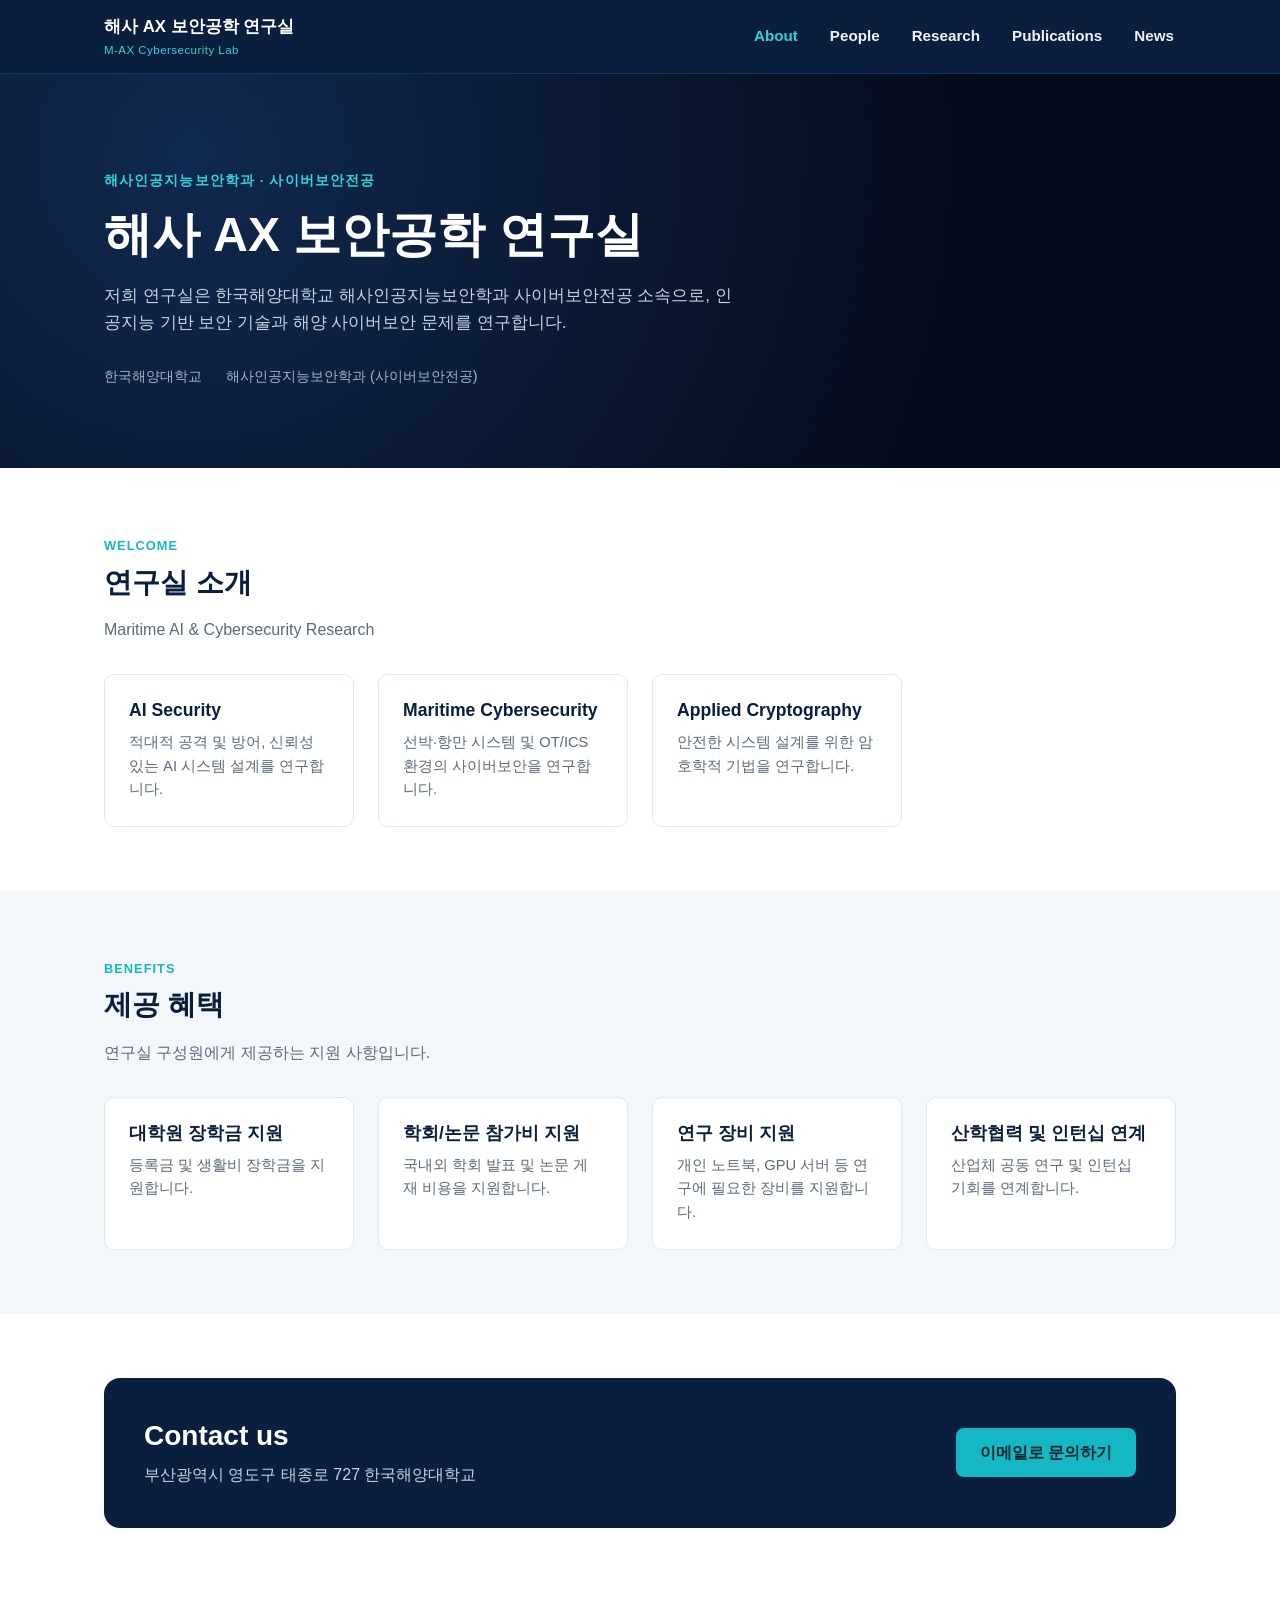
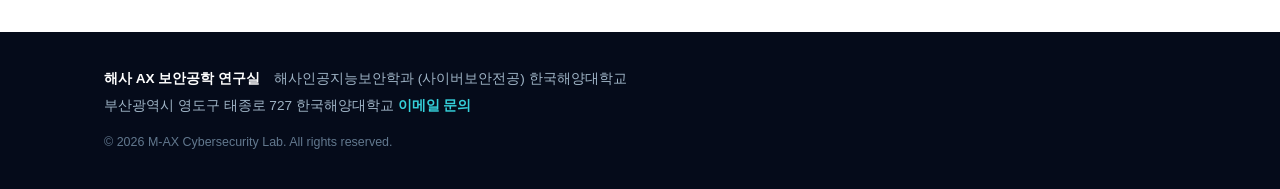
==== index.html @ dfc3a851 "Initial commit: M-AX Cybersecurity Lab website frame Static HTML/CSS/JS site with content separated " ====
<!DOCTYPE html>
<html lang="ko">
<head>
<meta charset="UTF-8">
<meta name="viewport" content="width=device-width, initial-scale=1.0">
<title>{{labNameKo}} | 한국해양대학교 해사인공지능보안학과</title>
<link rel="stylesheet" href="/assets/css/style.css">
</head>
<body>

<div id="site-header"></div>

<section class="hero" id="welcome">
  <div class="container">
    <div class="hero-eyebrow">해사인공지능보안학과 · 사이버보안전공</div>
    <h1 data-site-field="labNameKo">해사 AX 보안공학 연구실</h1>
    <p data-site-field="welcomeMessage">저희 연구실을 소개합니다.</p>
    <div class="hero-meta">
      <span data-site-field="university">한국해양대학교</span>
      <span data-site-field="department">해사인공지능보안학과 (사이버보안전공)</span>
    </div>
  </div>
</section>

<section class="section">
  <div class="container">
    <div class="section-eyebrow">Welcome</div>
    <h2 class="section-title">연구실 소개</h2>
    <p class="section-desc" data-site-field="tagline">Maritime AI & Cybersecurity Research</p>
    <div class="card-grid">
      <div class="card">
        <h3>AI Security</h3>
        <p>적대적 공격 및 방어, 신뢰성 있는 AI 시스템 설계를 연구합니다.</p>
      </div>
      <div class="card">
        <h3>Maritime Cybersecurity</h3>
        <p>선박·항만 시스템 및 OT/ICS 환경의 사이버보안을 연구합니다.</p>
      </div>
      <div class="card">
        <h3>Applied Cryptography</h3>
        <p>안전한 시스템 설계를 위한 암호학적 기법을 연구합니다.</p>
      </div>
    </div>
  </div>
</section>

<section class="section section-alt">
  <div class="container">
    <div class="section-eyebrow">Benefits</div>
    <h2 class="section-title">제공 혜택</h2>
    <p class="section-desc">연구실 구성원에게 제공하는 지원 사항입니다.</p>
    <div class="card-grid" id="benefits-mount"></div>
  </div>
</section>

<section class="section" id="contact">
  <div class="container">
    <div class="contact-box">
      <div>
        <h2 class="section-title" style="color:#fff;">Contact us</h2>
        <p data-site-field="address">주소가 표시됩니다.</p>
      </div>
      <a class="btn" href="#" data-site-mailto>이메일로 문의하기</a>
    </div>
  </div>
</section>

<div id="site-footer"></div>

<script src="/assets/js/main.js" defer></script>
<script src="/assets/js/content.js" defer></script>
<script src="https://identity.netlify.com/v1/netlify-identity-widget.js"></script>
<script>
  if (window.netlifyIdentity) {
    window.netlifyIdentity.on("init", (user) => {
      if (!user) {
        window.netlifyIdentity.on("login", () => {
          document.location.href = "/admin/";
        });
      }
    });
  }
</script>
</body>
</html>
---- assets/css/style.css ----
/* ===== Design tokens ===== */
:root {
  --color-navy-950: #050b1a;
  --color-navy-900: #0a1f3d;
  --color-navy-800: #10294f;
  --color-navy-700: #17335f;
  --color-cyan-500: #14b8c4;
  --color-cyan-400: #35d0da;
  --color-text: #1c2733;
  --color-text-muted: #5b6b7c;
  --color-bg: #ffffff;
  --color-bg-alt: #f4f7fa;
  --color-border: #e2e8ef;
  --max-width: 1120px;
  --radius: 10px;
  --font-sans: "Pretendard", -apple-system, BlinkMacSystemFont, "Apple SD Gothic Neo",
    "Malgun Gothic", "Segoe UI", Roboto, sans-serif;
}

* { box-sizing: border-box; }
html { scroll-behavior: smooth; }
body {
  margin: 0;
  font-family: var(--font-sans);
  color: var(--color-text);
  background: var(--color-bg);
  line-height: 1.6;
}
img { max-width: 100%; display: block; }
a { color: inherit; text-decoration: none; }
ul { list-style: none; margin: 0; padding: 0; }
h1, h2, h3, h4 { line-height: 1.3; margin: 0 0 0.5em; }
.container {
  max-width: var(--max-width);
  margin: 0 auto;
  padding: 0 24px;
}
.section { padding: 64px 0; }
.section-alt { background: var(--color-bg-alt); }
.section-title {
  font-size: 1.75rem;
  font-weight: 700;
  margin-bottom: 8px;
  color: var(--color-navy-900);
}
.section-eyebrow {
  display: inline-block;
  font-size: 0.8rem;
  font-weight: 700;
  letter-spacing: 0.08em;
  text-transform: uppercase;
  color: var(--color-cyan-500);
  margin-bottom: 8px;
}
.section-desc {
  color: var(--color-text-muted);
  max-width: 720px;
  margin-bottom: 32px;
}

/* ===== Header / Nav ===== */
.site-header {
  position: sticky;
  top: 0;
  z-index: 100;
  background: var(--color-navy-900);
  border-bottom: 1px solid var(--color-navy-700);
}
.header-inner {
  max-width: var(--max-width);
  margin: 0 auto;
  padding: 14px 24px;
  display: flex;
  align-items: center;
  justify-content: space-between;
}
.brand {
  display: flex;
  flex-direction: column;
  color: #fff;
}
.brand-ko { font-weight: 700; font-size: 1.05rem; }
.brand-en { font-size: 0.72rem; color: var(--color-cyan-400); letter-spacing: 0.04em; }

.main-nav ul {
  display: flex;
  gap: 28px;
}
.main-nav > ul > li {
  position: relative;
}
.main-nav > ul > li > a {
  color: #f0f4f8;
  font-weight: 600;
  font-size: 0.95rem;
  padding: 8px 2px;
  display: inline-block;
}
.main-nav > ul > li > a:hover { color: var(--color-cyan-400); }

.sub-nav {
  position: absolute;
  top: 100%;
  left: 0;
  min-width: 170px;
  background: var(--color-navy-800);
  border: 1px solid var(--color-navy-700);
  border-radius: 8px;
  padding: 6px;
  opacity: 0;
  visibility: hidden;
  transform: translateY(4px);
  transition: all 0.15s ease;
}
.has-sub:hover .sub-nav,
.has-sub:focus-within .sub-nav {
  opacity: 1;
  visibility: visible;
  transform: translateY(0);
}
.sub-nav li a {
  display: block;
  padding: 8px 12px;
  border-radius: 6px;
  color: #dbe6f0;
  font-size: 0.88rem;
}
.sub-nav li a:hover { background: var(--color-navy-700); color: #fff; }

.nav-toggle {
  display: none;
  flex-direction: column;
  gap: 5px;
  background: none;
  border: none;
  cursor: pointer;
  padding: 6px;
}
.nav-toggle span {
  width: 22px;
  height: 2px;
  background: #fff;
  border-radius: 2px;
}

/* ===== Hero ===== */
.hero {
  background: radial-gradient(circle at 15% 20%, var(--color-navy-800), var(--color-navy-950) 70%);
  color: #fff;
  padding: 96px 0 80px;
}
.hero-eyebrow {
  color: var(--color-cyan-400);
  font-weight: 700;
  letter-spacing: 0.08em;
  font-size: 0.85rem;
  text-transform: uppercase;
}
.hero h1 {
  font-size: clamp(2rem, 4vw, 3rem);
  margin: 12px 0 16px;
}
.hero p {
  max-width: 640px;
  color: #c4d3e0;
  font-size: 1.05rem;
}
.hero-meta {
  margin-top: 28px;
  display: flex;
  gap: 24px;
  flex-wrap: wrap;
  color: #9fb4c6;
  font-size: 0.9rem;
}

/* ===== Cards ===== */
.card-grid {
  display: grid;
  grid-template-columns: repeat(auto-fill, minmax(240px, 1fr));
  gap: 24px;
}
.card {
  background: #fff;
  border: 1px solid var(--color-border);
  border-radius: var(--radius);
  padding: 24px;
  transition: box-shadow 0.15s ease, transform 0.15s ease;
}
.card:hover { box-shadow: 0 8px 24px rgba(10, 31, 61, 0.08); transform: translateY(-2px); }
.card h3 { color: var(--color-navy-900); font-size: 1.1rem; }
.card p { color: var(--color-text-muted); font-size: 0.92rem; margin: 8px 0 0; }
.card-clickable { cursor: pointer; }
.card-thumb {
  width: 100%;
  height: 160px;
  object-fit: cover;
  border-radius: 8px;
  margin-bottom: 12px;
}
.card-thumb-empty {
  display: flex;
  align-items: center;
  justify-content: center;
  background: var(--color-bg-alt);
  color: var(--color-text-muted);
  font-size: 0.75rem;
}

/* ===== Detail modal ===== */
.detail-modal {
  display: none;
  position: fixed;
  inset: 0;
  z-index: 200;
  align-items: center;
  justify-content: center;
  padding: 24px;
}
.detail-modal.open { display: flex; }
.detail-modal-backdrop {
  position: absolute;
  inset: 0;
  background: rgba(5, 11, 26, 0.6);
}
.detail-modal-panel {
  position: relative;
  background: #fff;
  border-radius: 14px;
  padding: 32px;
  max-width: 560px;
  width: 100%;
  max-height: 85vh;
  overflow-y: auto;
}
.detail-modal-panel img {
  width: 100%;
  max-height: 280px;
  object-fit: cover;
  border-radius: 10px;
  margin-bottom: 20px;
}
.detail-modal-panel h3 { color: var(--color-navy-900); font-size: 1.3rem; }
.detail-modal-panel #detailModalBody { color: var(--color-text-muted); margin-top: 12px; white-space: pre-line; }
.detail-modal-close {
  position: absolute;
  top: 16px;
  right: 16px;
  background: var(--color-bg-alt);
  border: none;
  width: 32px;
  height: 32px;
  border-radius: 50%;
  font-size: 1.1rem;
  cursor: pointer;
  color: var(--color-text-muted);
}
.detail-modal-close:hover { background: var(--color-border); }

/* ===== People ===== */
.people-role-group { margin-bottom: 48px; }
.people-role-title {
  font-size: 1.1rem;
  font-weight: 700;
  color: var(--color-navy-900);
  border-left: 4px solid var(--color-cyan-500);
  padding-left: 10px;
  margin-bottom: 20px;
}
#people-mount .card-grid { grid-template-columns: repeat(auto-fill, minmax(340px, 1fr)); }
.person-card {
  display: flex;
  gap: 20px;
  background: #fff;
  border: 1px solid var(--color-border);
  border-radius: var(--radius);
  padding: 28px;
}
.person-card.card-clickable:hover {
  box-shadow: 0 8px 24px rgba(10, 31, 61, 0.08);
  transform: translateY(-2px);
}
.person-photo {
  width: 120px;
  height: 120px;
  border-radius: 50%;
  background: var(--color-bg-alt);
  border: 1px solid var(--color-border);
  flex-shrink: 0;
  object-fit: cover;
  display: flex;
  align-items: center;
  justify-content: center;
  color: var(--color-text-muted);
  font-size: 0.75rem;
  overflow: hidden;
}
.person-name { font-weight: 700; font-size: 1.15rem; color: var(--color-navy-900); }
.person-title { font-size: 0.92rem; color: var(--color-text-muted); margin-bottom: 8px; }
.person-bio { font-size: 0.9rem; color: var(--color-text-muted); }
.person-email {
  display: inline-block;
  margin-top: 10px;
  font-size: 0.88rem;
  color: var(--color-cyan-500);
  font-weight: 600;
}
.person-email:hover { text-decoration: underline; }

/* ===== Publications / News ===== */
.pub-year { font-size: 1.3rem; font-weight: 700; color: var(--color-navy-900); margin: 32px 0 12px; }
.pub-year:first-child { margin-top: 0; }
.pub-item {
  padding: 16px 0;
  border-bottom: 1px solid var(--color-border);
}
.pub-type {
  display: inline-block;
  font-size: 0.7rem;
  font-weight: 700;
  color: var(--color-cyan-500);
  background: rgba(20, 184, 196, 0.1);
  padding: 2px 8px;
  border-radius: 100px;
  margin-bottom: 6px;
}
.pub-title { font-weight: 600; }
.pub-meta { font-size: 0.85rem; color: var(--color-text-muted); margin-top: 4px; }

.news-item {
  padding: 20px 0;
  border-bottom: 1px solid var(--color-border);
  display: flex;
  gap: 20px;
}
.news-date {
  flex-shrink: 0;
  width: 100px;
  color: var(--color-text-muted);
  font-size: 0.85rem;
  font-weight: 600;
}
.news-title { font-weight: 700; color: var(--color-navy-900); margin-bottom: 4px; }
.news-content { color: var(--color-text-muted); font-size: 0.9rem; }

/* ===== Contact ===== */
.contact-box {
  background: var(--color-navy-900);
  color: #fff;
  border-radius: 16px;
  padding: 40px;
  display: flex;
  justify-content: space-between;
  align-items: center;
  flex-wrap: wrap;
  gap: 20px;
}
.contact-box p { color: #c4d3e0; margin: 4px 0 0; }
.btn {
  display: inline-block;
  background: var(--color-cyan-500);
  color: #06262b;
  font-weight: 700;
  padding: 12px 24px;
  border-radius: 8px;
  transition: background 0.15s ease;
}
.btn:hover { background: var(--color-cyan-400); }

/* ===== Footer ===== */
.site-footer {
  background: var(--color-navy-950);
  color: #9fb4c6;
  padding: 36px 0;
  margin-top: 40px;
}
.footer-inner {
  max-width: var(--max-width);
  margin: 0 auto;
  padding: 0 24px;
  display: flex;
  flex-direction: column;
  gap: 6px;
  font-size: 0.85rem;
}
.footer-brand strong { color: #fff; margin-right: 10px; }
.footer-contact a { color: var(--color-cyan-400); font-weight: 600; }
.footer-copy { margin-top: 10px; color: #62788e; font-size: 0.78rem; }

/* ===== Responsive ===== */
@media (max-width: 860px) {
  .nav-toggle { display: flex; }
  .main-nav {
    position: absolute;
    top: 100%;
    left: 0;
    right: 0;
    background: var(--color-navy-900);
    border-bottom: 1px solid var(--color-navy-700);
    display: none;
  }
  .main-nav.open { display: block; }
  .main-nav > ul {
    flex-direction: column;
    gap: 0;
    padding: 8px 24px 16px;
  }
  .main-nav > ul > li > a { display: block; padding: 12px 0; }
  .sub-nav {
    position: static;
    opacity: 1;
    visibility: visible;
    transform: none;
    display: none;
    background: transparent;
    border: none;
    padding: 0 0 8px 12px;
  }
  .has-sub.open .sub-nav { display: block; }
  .person-card { flex-direction: column; }
  .contact-box { flex-direction: column; align-items: flex-start; }
}
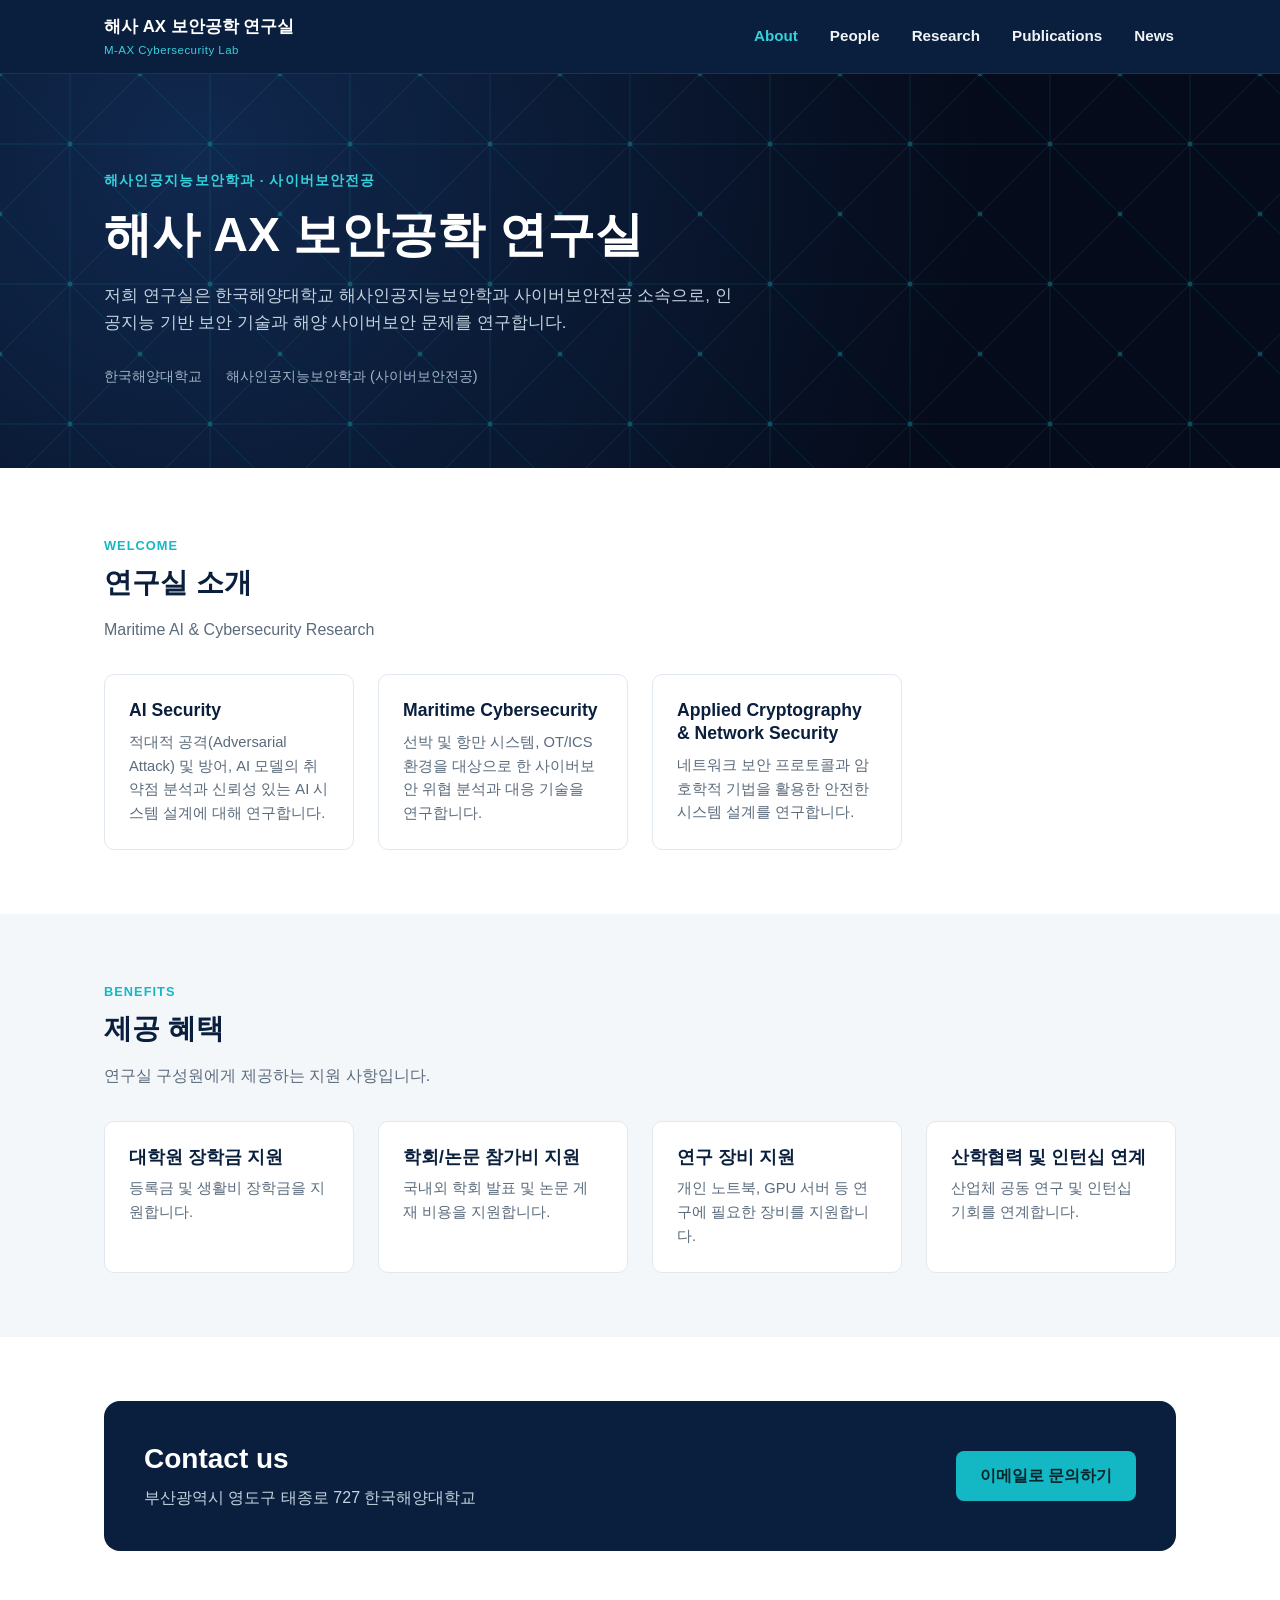
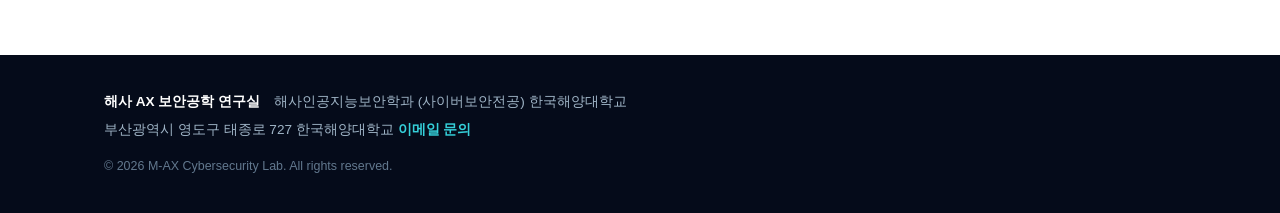
==== commit 577f2d79: "Make the About page's intro cards CMS-editable The three "연구실 소개" cards on index.html were hardcoded" ====
--- a/index.html
+++ b/index.html
@@ -27,20 +27,7 @@
     <div class="section-eyebrow">Welcome</div>
     <h2 class="section-title">연구실 소개</h2>
     <p class="section-desc" data-site-field="tagline">Maritime AI & Cybersecurity Research</p>
-    <div class="card-grid">
-      <div class="card">
-        <h3>AI Security</h3>
-        <p>적대적 공격 및 방어, 신뢰성 있는 AI 시스템 설계를 연구합니다.</p>
-      </div>
-      <div class="card">
-        <h3>Maritime Cybersecurity</h3>
-        <p>선박·항만 시스템 및 OT/ICS 환경의 사이버보안을 연구합니다.</p>
-      </div>
-      <div class="card">
-        <h3>Applied Cryptography</h3>
-        <p>안전한 시스템 설계를 위한 암호학적 기법을 연구합니다.</p>
-      </div>
-    </div>
+    <div class="card-grid" id="welcome-areas-mount"></div>
   </div>
 </section>
 
@@ -69,17 +56,5 @@
 
 <script src="/assets/js/main.js" defer></script>
 <script src="/assets/js/content.js" defer></script>
-<script src="https://identity.netlify.com/v1/netlify-identity-widget.js"></script>
-<script>
-  if (window.netlifyIdentity) {
-    window.netlifyIdentity.on("init", (user) => {
-      if (!user) {
-        window.netlifyIdentity.on("login", () => {
-          document.location.href = "/admin/";
-        });
-      }
-    });
-  }
-</script>
 </body>
 </html>
--- a/assets/css/style.css
+++ b/assets/css/style.css
@@ -145,7 +145,12 @@
 
 /* ===== Hero ===== */
 .hero {
-  background: radial-gradient(circle at 15% 20%, var(--color-navy-800), var(--color-navy-950) 70%);
+  background-color: var(--color-navy-950);
+  background-image:
+    url("data:image/svg+xml,%3Csvg xmlns='http://www.w3.org/2000/svg' width='140' height='140'%3E%3Cg stroke='%2314b8c4' stroke-width='1' opacity='0.14'%3E%3Cpath d='M0 70H140M70 0V140M0 0L140 140M140 0L0 140'/%3E%3C/g%3E%3Cg fill='%2314b8c4' opacity='0.3'%3E%3Ccircle cx='0' cy='0' r='2.5'/%3E%3Ccircle cx='70' cy='70' r='2.5'/%3E%3Ccircle cx='140' cy='0' r='2.5'/%3E%3Ccircle cx='0' cy='140' r='2.5'/%3E%3Ccircle cx='140' cy='140' r='2.5'/%3E%3C/g%3E%3C/svg%3E"),
+    radial-gradient(circle at 15% 20%, var(--color-navy-800), var(--color-navy-950) 70%);
+  background-repeat: repeat, no-repeat;
+  background-size: 140px 140px, cover;
   color: #fff;
   padding: 96px 0 80px;
 }
@@ -233,6 +238,7 @@
   max-height: 85vh;
   overflow-y: auto;
 }
+.detail-modal-panel.wide { max-width: 820px; }
 .detail-modal-panel img {
   width: 100%;
   max-height: 280px;
@@ -242,6 +248,29 @@
 }
 .detail-modal-panel h3 { color: var(--color-navy-900); font-size: 1.3rem; }
 .detail-modal-panel #detailModalBody { color: var(--color-text-muted); margin-top: 12px; white-space: pre-line; }
+.detail-modal-panel.wide #detailModalBody { white-space: normal; }
+
+.cv-grid {
+  display: grid;
+  grid-template-columns: repeat(auto-fit, minmax(220px, 1fr));
+  gap: 24px 32px;
+  margin-top: 4px;
+}
+.cv-section h4 {
+  color: var(--color-navy-900);
+  font-size: 0.92rem;
+  font-weight: 700;
+  margin: 0 0 10px;
+  padding-bottom: 6px;
+  border-bottom: 1px solid var(--color-border);
+}
+.cv-section ul { margin: 0; padding-left: 18px; }
+.cv-section li {
+  font-size: 0.85rem;
+  color: var(--color-text-muted);
+  margin-bottom: 6px;
+  line-height: 1.5;
+}
 .detail-modal-close {
   position: absolute;
   top: 16px;
@@ -267,7 +296,7 @@
   padding-left: 10px;
   margin-bottom: 20px;
 }
-#people-mount .card-grid { grid-template-columns: repeat(auto-fill, minmax(340px, 1fr)); }
+#people-mount .card-grid { grid-template-columns: 1fr; }
 .person-card {
   display: flex;
   gap: 20px;
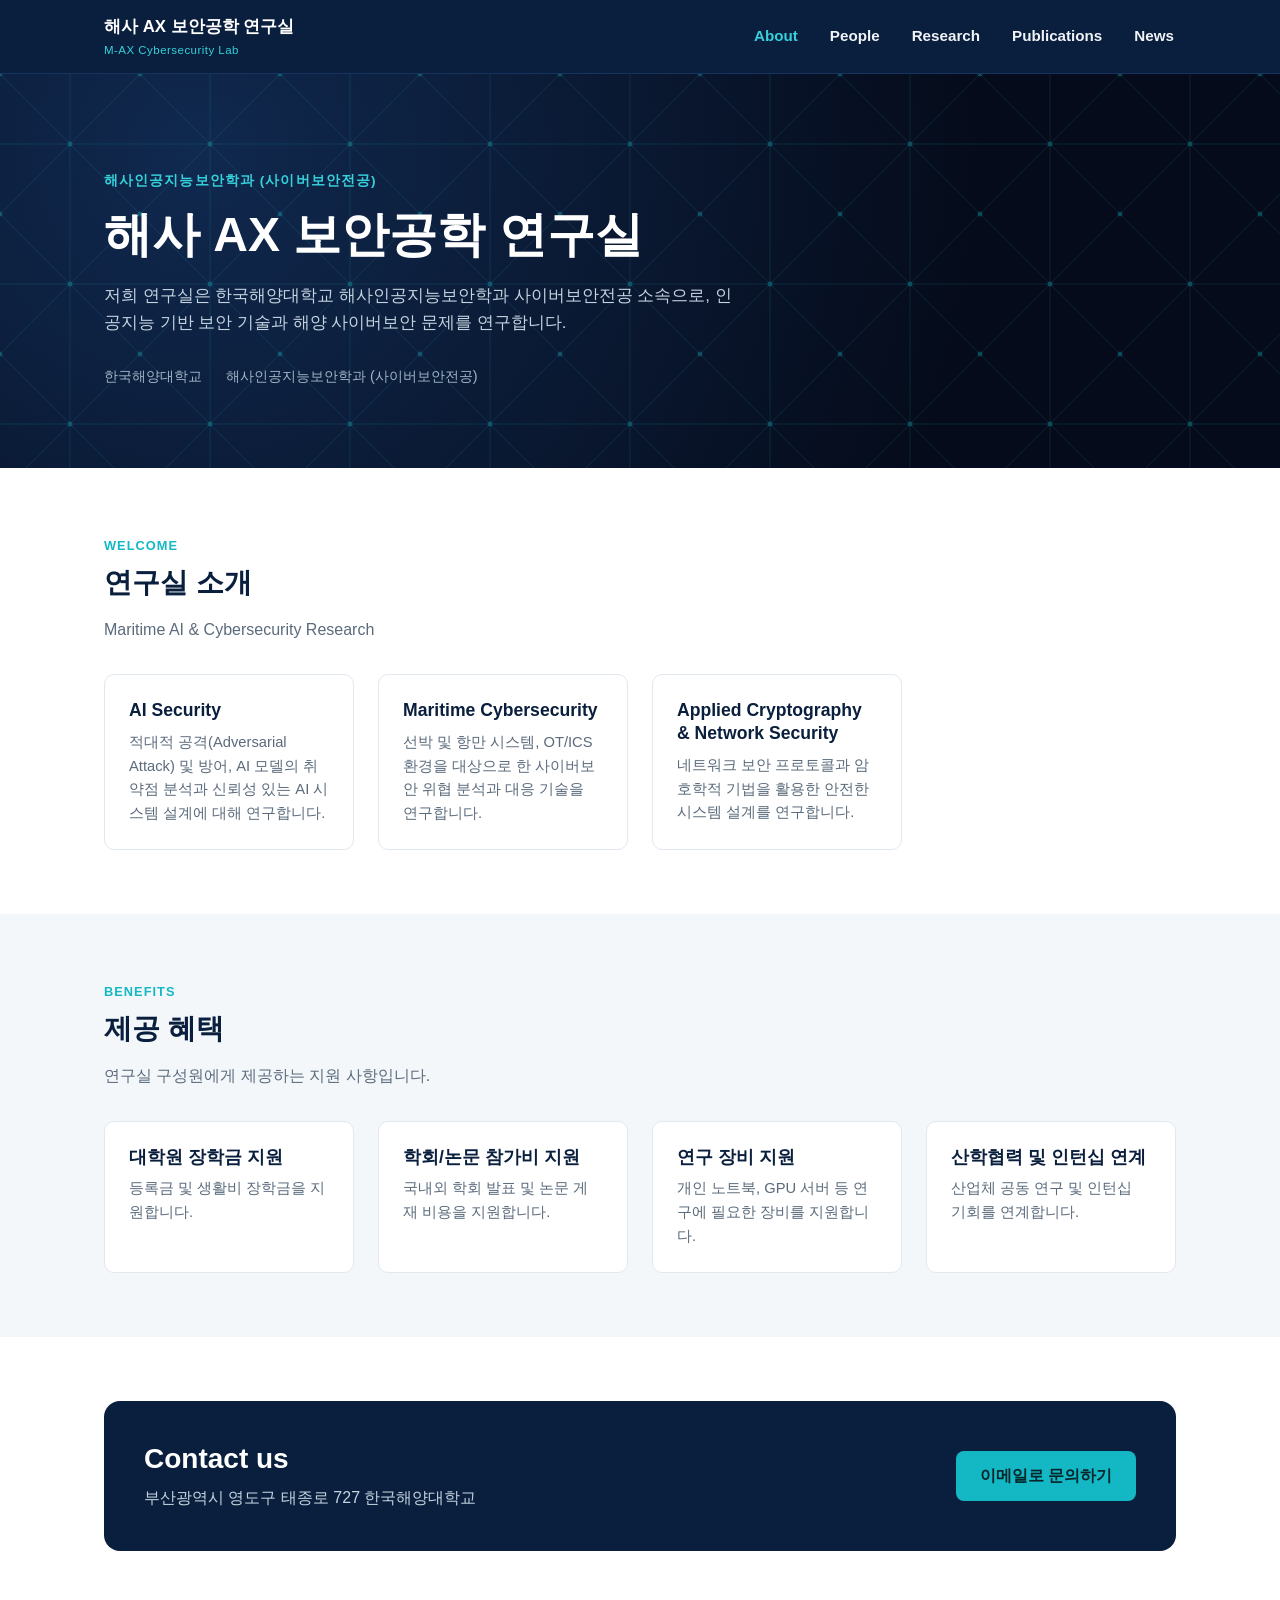
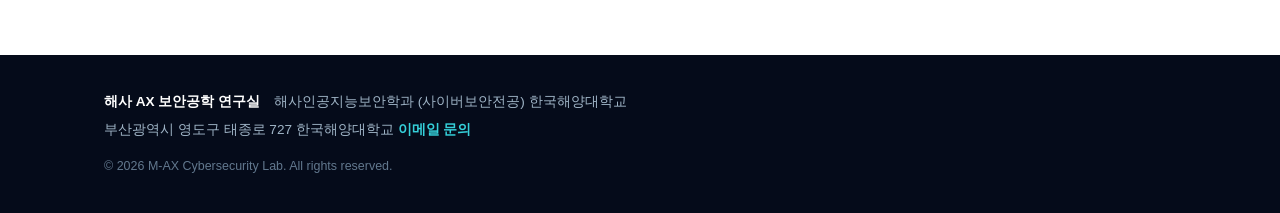
==== commit 3de5c90c: "Make every section's description text CMS-editable The intro sentence under each section heading (Pe" ====
--- a/index.html
+++ b/index.html
@@ -12,7 +12,7 @@
 
 <section class="hero" id="welcome">
   <div class="container">
-    <div class="hero-eyebrow">해사인공지능보안학과 · 사이버보안전공</div>
+    <div class="hero-eyebrow" data-site-field="department">해사인공지능보안학과 (사이버보안전공)</div>
     <h1 data-site-field="labNameKo">해사 AX 보안공학 연구실</h1>
     <p data-site-field="welcomeMessage">저희 연구실을 소개합니다.</p>
     <div class="hero-meta">
@@ -35,7 +35,7 @@
   <div class="container">
     <div class="section-eyebrow">Benefits</div>
     <h2 class="section-title">제공 혜택</h2>
-    <p class="section-desc">연구실 구성원에게 제공하는 지원 사항입니다.</p>
+    <p class="section-desc" data-site-field="benefitsDesc">연구실 구성원에게 제공하는 지원 사항입니다.</p>
     <div class="card-grid" id="benefits-mount"></div>
   </div>
 </section>
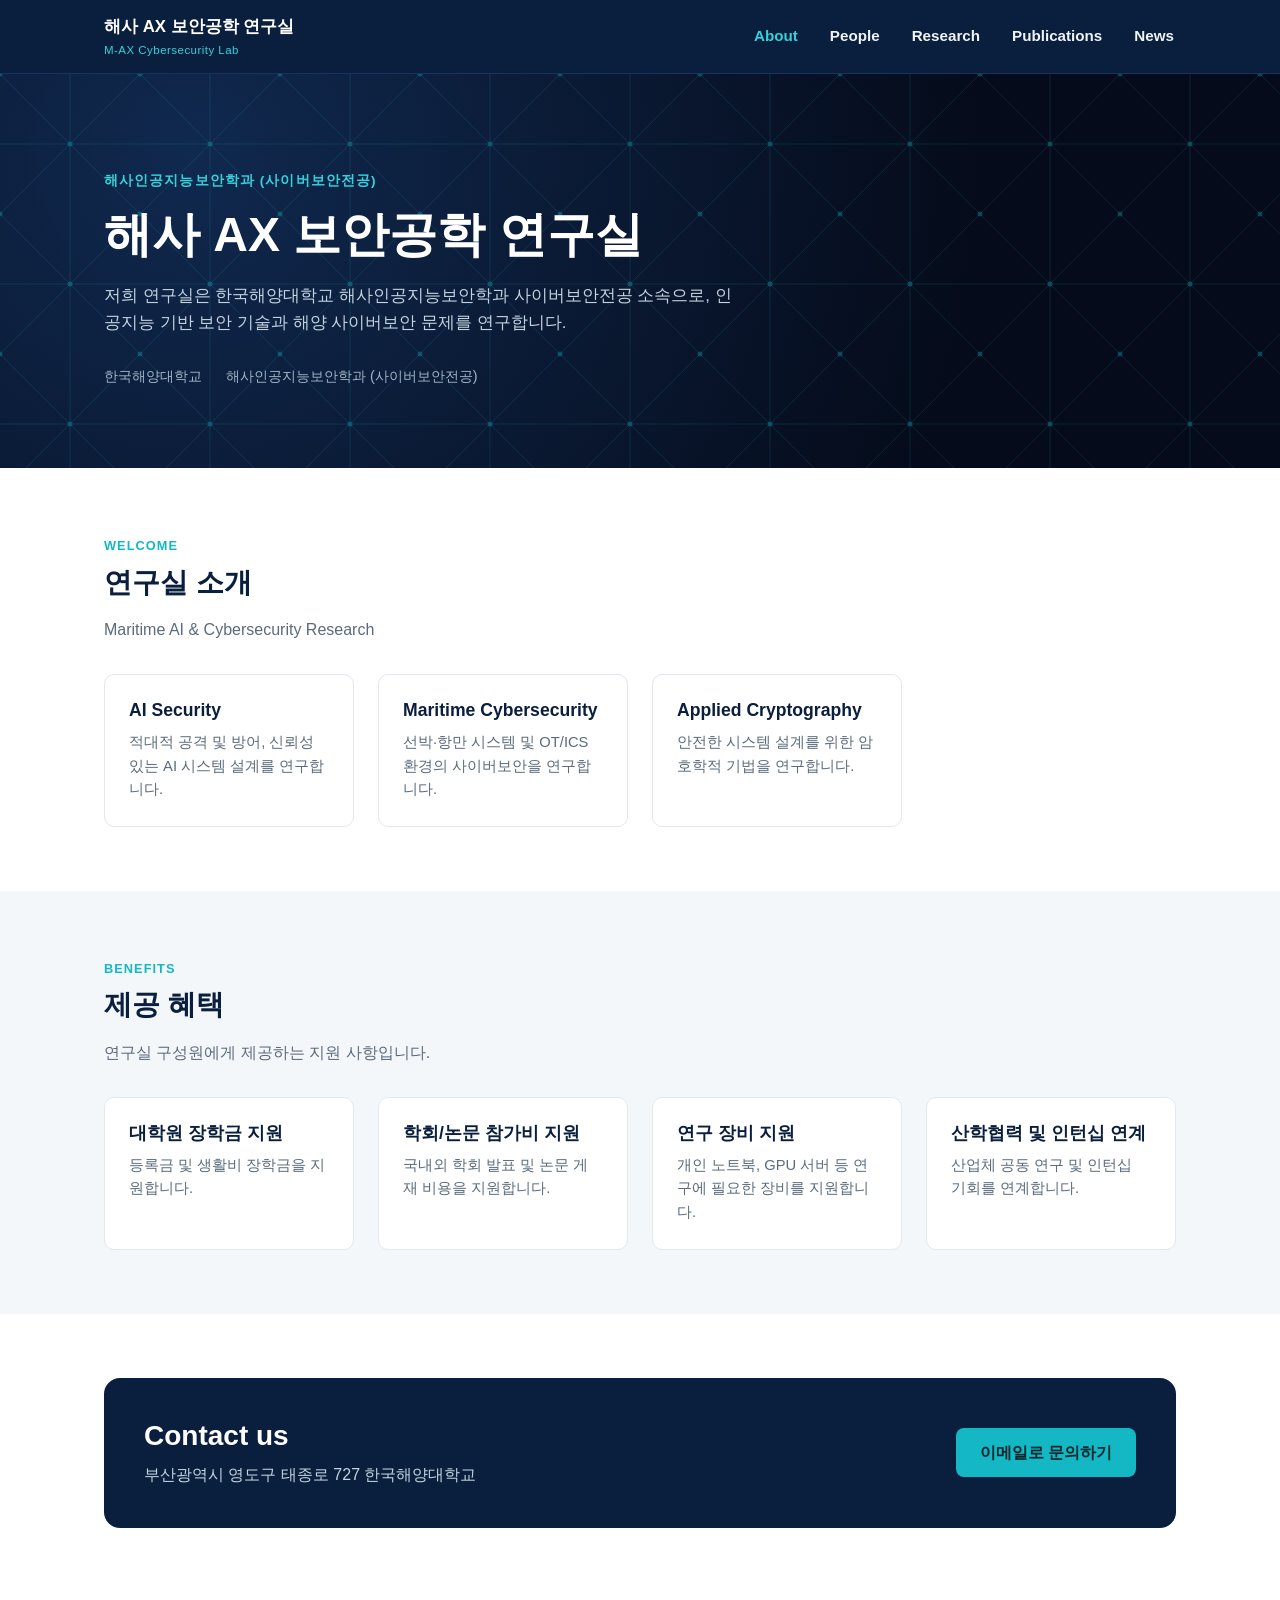
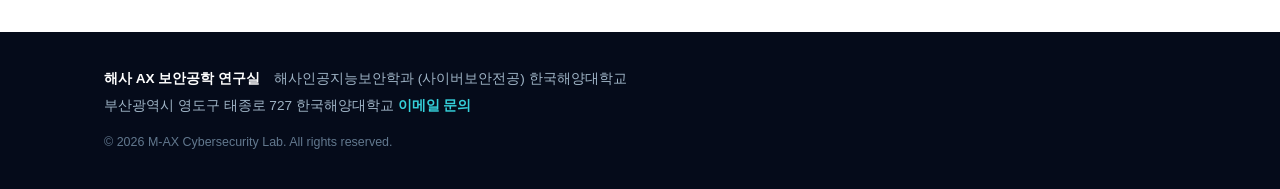
==== commit b8d69932: "Decouple the About/Welcome cards from Research > Areas They read as the same three cards but were me" ====
--- a/index.html
+++ b/index.html
@@ -24,17 +24,17 @@
 
 <section class="section">
   <div class="container">
-    <div class="section-eyebrow">Welcome</div>
-    <h2 class="section-title">연구실 소개</h2>
+    <div class="section-eyebrow" data-site-field="welcomeEyebrow">Welcome</div>
+    <h2 class="section-title" data-site-field="welcomeTitle">연구실 소개</h2>
     <p class="section-desc" data-site-field="tagline">Maritime AI & Cybersecurity Research</p>
-    <div class="card-grid" id="welcome-areas-mount"></div>
+    <div class="card-grid" id="welcome-cards-mount"></div>
   </div>
 </section>
 
-<section class="section section-alt">
+<section class="section section-alt" id="benefits">
   <div class="container">
-    <div class="section-eyebrow">Benefits</div>
-    <h2 class="section-title">제공 혜택</h2>
+    <div class="section-eyebrow" data-site-field="benefitsEyebrow">Benefits</div>
+    <h2 class="section-title" data-site-field="benefitsTitle">제공 혜택</h2>
     <p class="section-desc" data-site-field="benefitsDesc">연구실 구성원에게 제공하는 지원 사항입니다.</p>
     <div class="card-grid" id="benefits-mount"></div>
   </div>
@@ -44,10 +44,10 @@
   <div class="container">
     <div class="contact-box">
       <div>
-        <h2 class="section-title" style="color:#fff;">Contact us</h2>
+        <h2 class="section-title" style="color:#fff;" data-site-field="contactTitle">Contact us</h2>
         <p data-site-field="address">주소가 표시됩니다.</p>
       </div>
-      <a class="btn" href="#" data-site-mailto>이메일로 문의하기</a>
+      <a class="btn" href="#" data-site-mailto data-site-field="contactButtonLabel">이메일로 문의하기</a>
     </div>
   </div>
 </section>
--- a/assets/css/style.css
+++ b/assets/css/style.css
@@ -169,6 +169,7 @@
   max-width: 640px;
   color: #c4d3e0;
   font-size: 1.05rem;
+  white-space: pre-line;
 }
 .hero-meta {
   margin-top: 28px;
@@ -326,7 +327,7 @@
 }
 .person-name { font-weight: 700; font-size: 1.15rem; color: var(--color-navy-900); }
 .person-title { font-size: 0.92rem; color: var(--color-text-muted); margin-bottom: 8px; }
-.person-bio { font-size: 0.9rem; color: var(--color-text-muted); }
+.person-bio { font-size: 0.9rem; color: var(--color-text-muted); white-space: pre-line; }
 .person-email {
   display: inline-block;
   margin-top: 10px;
